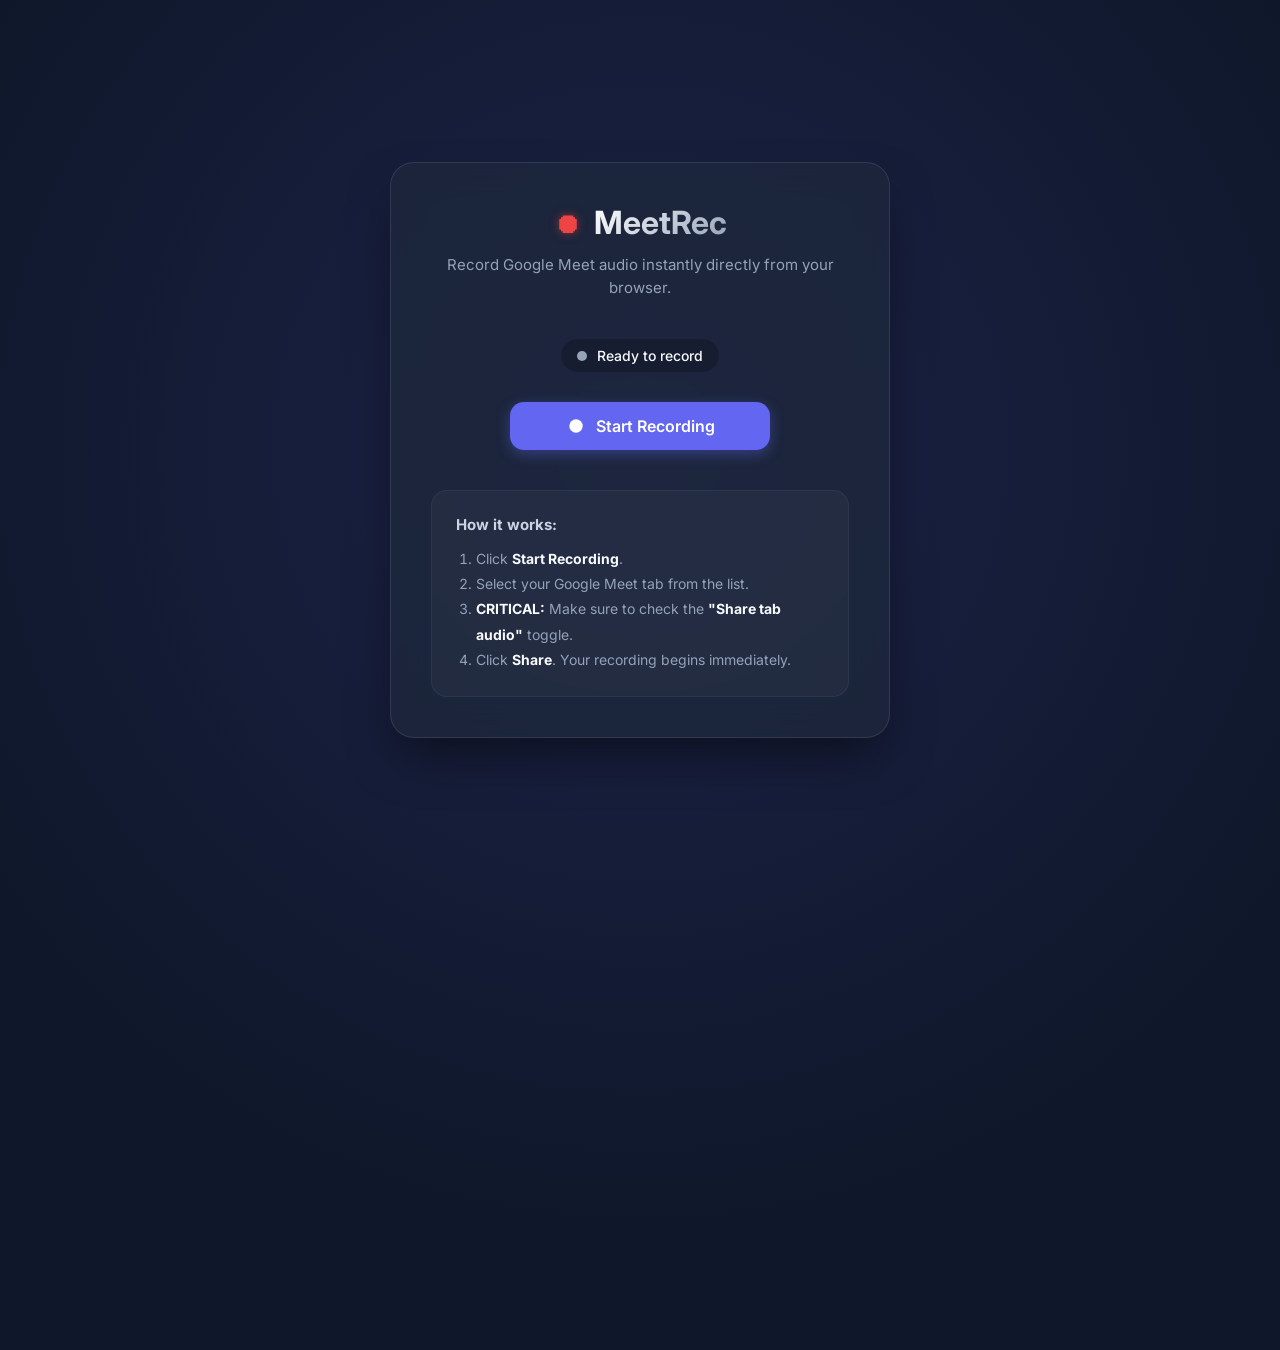
==== index.html @ ad3b4346 "Initial commit: Google Meet Recorder app" ====
<!DOCTYPE html>
<html lang="en">
<head>
    <meta charset="UTF-8">
    <meta name="viewport" content="width=device-width, initial-scale=1.0">
    <title>MeetRec - Google Meet Audio Recorder</title>
    <!-- Modern Font -->
    <link href="https://fonts.googleapis.com/css2?family=Inter:wght@400;500;600;700&display=swap" rel="stylesheet">
    <link rel="stylesheet" href="style.css">
    <meta name="description" content="A simple, premium web application to record audio from Google Meet directly in your browser.">
</head>
<body>
    <div class="background-animation"></div>
    <main class="container">
        <div class="glass-card">
            <header>
                <div class="logo">
                    <span class="icon">⏺</span>
                    <h1>MeetRec</h1>
                </div>
                <p class="subtitle">Record Google Meet audio instantly directly from your browser.</p>
            </header>
            
            <section class="recorder-section">
                <div class="status-indicator">
                    <div class="dot" id="recordingIndicator"></div>
                    <span id="statusText">Ready to record</span>
                </div>
                
                <div class="controls">
                    <button id="startBtn" class="btn primary">
                        <svg class="btn-icon" viewBox="0 0 24 24" fill="currentColor">
                            <circle cx="12" cy="12" r="8"></circle>
                        </svg>
                        Start Recording
                    </button>
                    
                    <button id="stopBtn" class="btn danger" style="display: none;">
                        <svg class="btn-icon" viewBox="0 0 24 24" fill="currentColor">
                            <rect x="6" y="6" width="12" height="12"></rect>
                        </svg>
                        Stop Recording
                    </button>
                    
                    <a id="downloadBtn" class="btn success" style="display: none;">
                        <svg class="btn-icon" viewBox="0 0 24 24" fill="none" stroke="currentColor" stroke-width="2" stroke-linecap="round" stroke-linejoin="round">
                            <path d="M21 15v4a2 2 0 0 1-2 2H5a2 2 0 0 1-2-2v-4"></path>
                            <polyline points="7 10 12 15 17 10"></polyline>
                            <line x1="12" y1="15" x2="12" y2="3"></line>
                        </svg>
                        Download Audio
                    </a>
                </div>

                <div class="instructions">
                    <h3>How it works:</h3>
                    <ol>
                        <li>Click <strong>Start Recording</strong>.</li>
                        <li>Select your Google Meet tab from the list.</li>
                        <li><strong>CRITICAL:</strong> Make sure to check the <strong>"Share tab audio"</strong> toggle.</li>
                        <li>Click <strong>Share</strong>. Your recording begins immediately.</li>
                    </ol>
                </div>
            </section>
        </div>
    </main>

    <script src="app.js"></script>
</body>
</html>
---- style.css ----
:root {
    --bg-primary: #0f172a;
    --text-primary: #f8fafc;
    --text-secondary: #94a3b8;
    --accent: #6366f1;
    --accent-hover: #4f46e5;
    --danger: #ef4444;
    --danger-hover: #dc2626;
    --success: #10b981;
    --success-hover: #059669;
    --glass-bg: rgba(30, 41, 59, 0.7);
    --glass-border: rgba(255, 255, 255, 0.1);
}

* {
    margin: 0;
    padding: 0;
    box-sizing: border-box;
}

body {
    font-family: 'Inter', sans-serif;
    background-color: var(--bg-primary);
    color: var(--text-primary);
    min-height: 100vh;
    display: flex;
    justify-content: center;
    align-items: center;
    overflow: hidden;
    position: relative;
}

/* Beautiful dynamic background */
.background-animation {
    position: absolute;
    top: -50%;
    left: -50%;
    width: 200%;
    height: 200%;
    background: radial-gradient(circle at center, rgba(99, 102, 241, 0.15) 0%, rgba(15, 23, 42, 1) 50%);
    z-index: 0;
    animation: rotateBg 30s linear infinite;
}

@keyframes rotateBg {
    from { transform: rotate(0deg); }
    to { transform: rotate(360deg); }
}

.container {
    position: relative;
    z-index: 1;
    width: 100%;
    max-width: 540px;
    padding: 20px;
}

/* Glassmorphism panel for premium feel */
.glass-card {
    background: var(--glass-bg);
    backdrop-filter: blur(16px);
    -webkit-backdrop-filter: blur(16px);
    border: 1px solid var(--glass-border);
    border-radius: 24px;
    padding: 40px;
    box-shadow: 0 25px 50px -12px rgba(0, 0, 0, 0.5);
    animation: fadeIn 0.8s cubic-bezier(0.16, 1, 0.3, 1) forwards;
    transform: translateY(20px);
    opacity: 0;
}

@keyframes fadeIn {
    to {
        opacity: 1;
        transform: translateY(0);
    }
}

header {
    text-align: center;
    margin-bottom: 40px;
}

.logo {
    display: flex;
    align-items: center;
    justify-content: center;
    gap: 12px;
    margin-bottom: 12px;
}

.logo .icon {
    font-size: 28px;
    color: var(--danger);
    text-shadow: 0 0 10px rgba(239, 68, 68, 0.5);
}

h1 {
    font-size: 32px;
    font-weight: 700;
    background: linear-gradient(135deg, #ffffff, #94a3b8);
    -webkit-background-clip: text;
    -webkit-text-fill-color: transparent;
}

.subtitle {
    color: var(--text-secondary);
    font-size: 15px;
    line-height: 1.5;
}

.recorder-section {
    display: flex;
    flex-direction: column;
    align-items: center;
    gap: 30px;
}

.status-indicator {
    display: flex;
    align-items: center;
    gap: 10px;
    background: rgba(0, 0, 0, 0.2);
    padding: 8px 16px;
    border-radius: 20px;
    font-size: 14px;
    font-weight: 500;
}

.dot {
    width: 10px;
    height: 10px;
    border-radius: 50%;
    background-color: var(--text-secondary);
    transition: all 0.3s ease;
}

/* Red pulsing animation while recording */
.dot.active {
    background-color: var(--danger);
    box-shadow: 0 0 12px var(--danger);
    animation: pulse 1.5s infinite running;
}

@keyframes pulse {
    0% { transform: scale(0.95); box-shadow: 0 0 0 0 rgba(239, 68, 68, 0.7); }
    70% { transform: scale(1); box-shadow: 0 0 0 10px rgba(239, 68, 68, 0); }
    100% { transform: scale(0.95); box-shadow: 0 0 0 0 rgba(239, 68, 68, 0); }
}

.controls {
    display: flex;
    flex-wrap: wrap;
    justify-content: center;
    gap: 16px;
    width: 100%;
}

.btn {
    display: flex;
    align-items: center;
    justify-content: center;
    gap: 10px;
    padding: 14px 28px;
    border: none;
    border-radius: 14px;
    font-size: 16px;
    font-weight: 600;
    font-family: inherit;
    color: white;
    cursor: pointer;
    transition: all 0.3s cubic-bezier(0.16, 1, 0.3, 1);
    text-decoration: none;
    width: 100%;
    max-width: 260px;
}

.btn-icon {
    width: 20px;
    height: 20px;
}

.btn.primary {
    background-color: var(--accent);
    box-shadow: 0 4px 14px 0 rgba(99, 102, 241, 0.39);
}

.btn.primary:hover {
    background-color: var(--accent-hover);
    transform: translateY(-2px);
    box-shadow: 0 6px 20px rgba(99, 102, 241, 0.23);
}

.btn.danger {
    background-color: var(--danger);
    box-shadow: 0 4px 14px 0 rgba(239, 68, 68, 0.39);
}

.btn.danger:hover {
    background-color: var(--danger-hover);
    transform: translateY(-2px);
    box-shadow: 0 6px 20px rgba(239, 68, 68, 0.23);
}

.btn.success {
    background-color: var(--success);
    box-shadow: 0 4px 14px 0 rgba(16, 185, 129, 0.39);
}

.btn.success:hover {
    background-color: var(--success-hover);
    transform: translateY(-2px);
    box-shadow: 0 6px 20px rgba(16, 185, 129, 0.23);
}

.btn:active {
    transform: translateY(1px);
}

.instructions {
    margin-top: 10px;
    width: 100%;
    background: rgba(255, 255, 255, 0.03);
    border-radius: 16px;
    padding: 24px;
    border: 1px solid rgba(255, 255, 255, 0.05);
}

.instructions h3 {
    font-size: 15px;
    margin-bottom: 12px;
    color: #cbd5e1;
}

.instructions ol {
    margin-left: 20px;
    color: var(--text-secondary);
    font-size: 14px;
    line-height: 1.8;
}

.instructions strong {
    color: var(--text-primary);
}
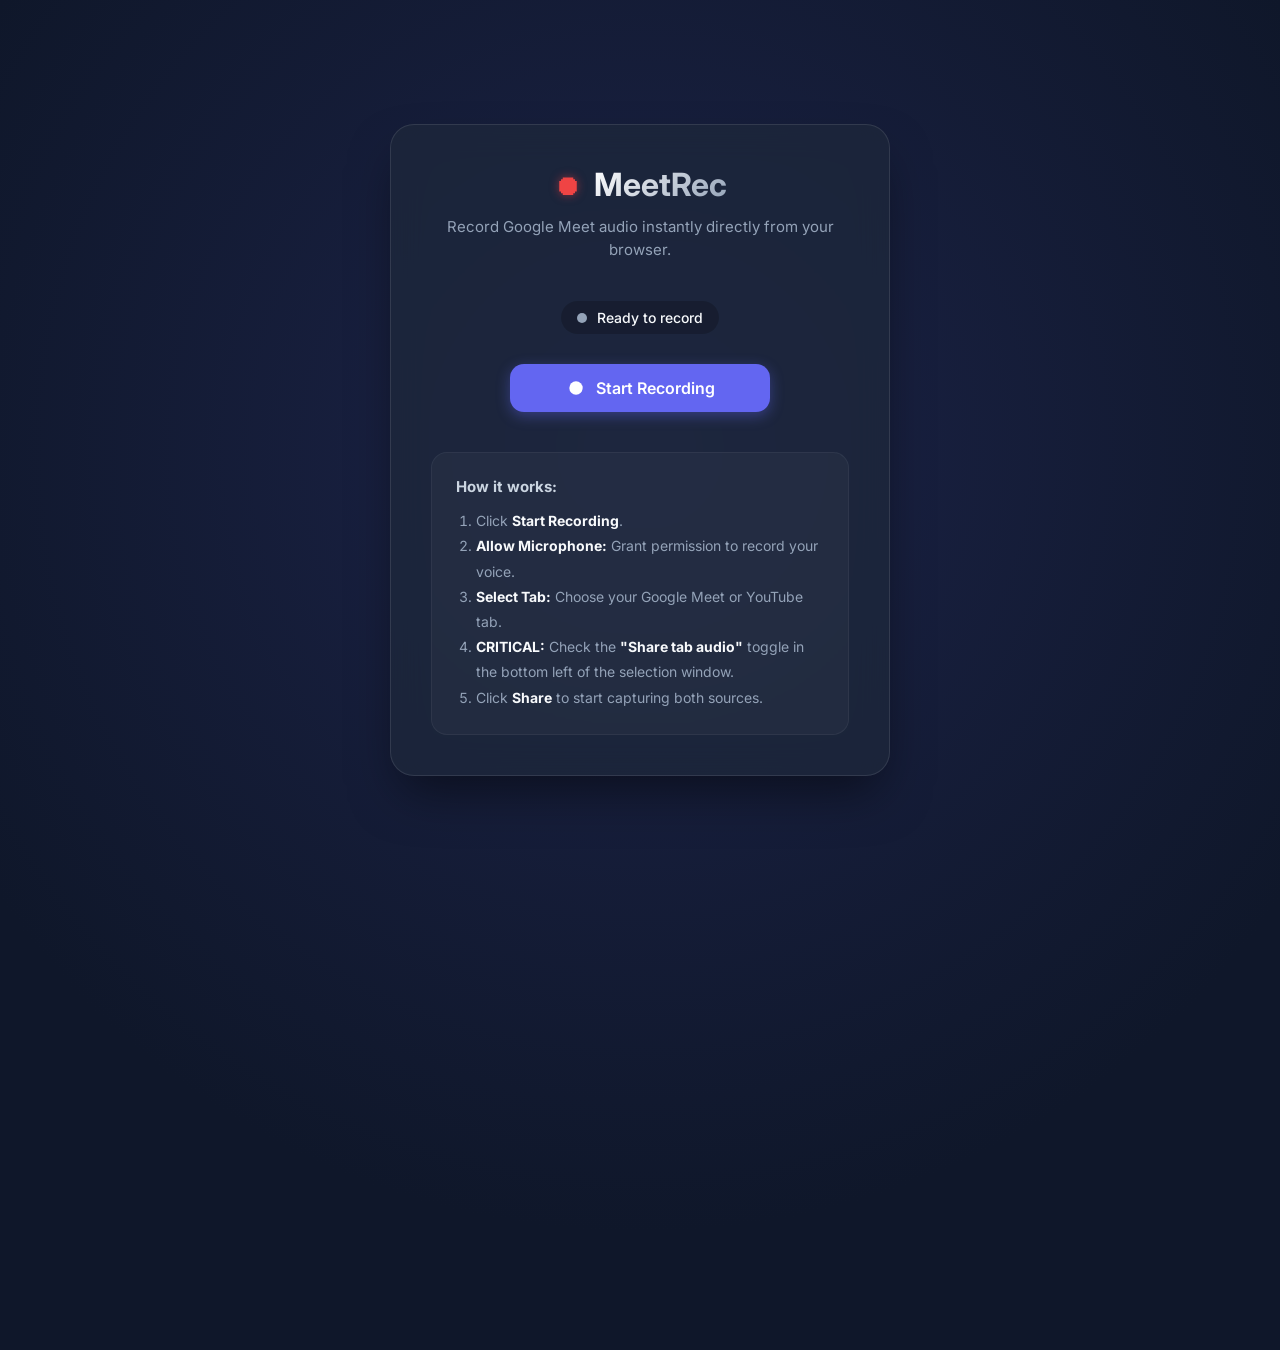
==== commit 8415c8a1: "Fix: Add Microphone + Tab audio mixing and real-time visualizer" ====
--- a/index.html
+++ b/index.html
@@ -1,5 +1,6 @@
 <!DOCTYPE html>
 <html lang="en">
+
 <head>
     <meta charset="UTF-8">
     <meta name="viewport" content="width=device-width, initial-scale=1.0">
@@ -7,8 +8,10 @@
     <!-- Modern Font -->
     <link href="https://fonts.googleapis.com/css2?family=Inter:wght@400;500;600;700&display=swap" rel="stylesheet">
     <link rel="stylesheet" href="style.css">
-    <meta name="description" content="A simple, premium web application to record audio from Google Meet directly in your browser.">
+    <meta name="description"
+        content="A simple, premium web application to record audio from Google Meet directly in your browser.">
 </head>
+
 <body>
     <div class="background-animation"></div>
     <main class="container">
@@ -20,13 +23,13 @@
                 </div>
                 <p class="subtitle">Record Google Meet audio instantly directly from your browser.</p>
             </header>
-            
+
             <section class="recorder-section">
                 <div class="status-indicator">
                     <div class="dot" id="recordingIndicator"></div>
                     <span id="statusText">Ready to record</span>
                 </div>
-                
+
                 <div class="controls">
                     <button id="startBtn" class="btn primary">
                         <svg class="btn-icon" viewBox="0 0 24 24" fill="currentColor">
@@ -34,16 +37,17 @@
                         </svg>
                         Start Recording
                     </button>
-                    
+
                     <button id="stopBtn" class="btn danger" style="display: none;">
                         <svg class="btn-icon" viewBox="0 0 24 24" fill="currentColor">
                             <rect x="6" y="6" width="12" height="12"></rect>
                         </svg>
                         Stop Recording
                     </button>
-                    
+
                     <a id="downloadBtn" class="btn success" style="display: none;">
-                        <svg class="btn-icon" viewBox="0 0 24 24" fill="none" stroke="currentColor" stroke-width="2" stroke-linecap="round" stroke-linejoin="round">
+                        <svg class="btn-icon" viewBox="0 0 24 24" fill="none" stroke="currentColor" stroke-width="2"
+                            stroke-linecap="round" stroke-linejoin="round">
                             <path d="M21 15v4a2 2 0 0 1-2 2H5a2 2 0 0 1-2-2v-4"></path>
                             <polyline points="7 10 12 15 17 10"></polyline>
                             <line x1="12" y1="15" x2="12" y2="3"></line>
@@ -52,13 +56,30 @@
                     </a>
                 </div>
 
+                <div id="visualizerContainer"
+                    style="display: none; width: 100%; margin-top: 20px; background: rgba(0,0,0,0.3); border-radius: 14px; overflow: hidden; height: 80px; position: relative; border: 1px solid var(--glass-border);">
+                    <canvas id="visualizer" style="width: 100%; height: 100%; display: block;"></canvas>
+                    <div
+                        style="position: absolute; top: 10px; left: 10px; font-size: 10px; color: var(--text-secondary); text-transform: uppercase; letter-spacing: 1px;">
+                        Audio Signal</div>
+                </div>
+
+                <div id="audioPlaybackContainer"
+                    style="display: none; width: 100%; margin-top: 20px; background: rgba(0,0,0,0.2); padding: 15px; border-radius: 14px;">
+                    <p style="margin-bottom: 10px; font-size: 14px; color: var(--text-secondary); text-align: center;">
+                        Preview Recording:</p>
+                    <audio id="audioPlayback" controls style="width: 100%; outline: none;"></audio>
+                </div>
+
                 <div class="instructions">
                     <h3>How it works:</h3>
                     <ol>
                         <li>Click <strong>Start Recording</strong>.</li>
-                        <li>Select your Google Meet tab from the list.</li>
-                        <li><strong>CRITICAL:</strong> Make sure to check the <strong>"Share tab audio"</strong> toggle.</li>
-                        <li>Click <strong>Share</strong>. Your recording begins immediately.</li>
+                        <li><strong>Allow Microphone:</strong> Grant permission to record your voice.</li>
+                        <li><strong>Select Tab:</strong> Choose your Google Meet or YouTube tab.</li>
+                        <li><strong>CRITICAL:</strong> Check the <strong>"Share tab audio"</strong> toggle in the bottom
+                            left of the selection window.</li>
+                        <li>Click <strong>Share</strong> to start capturing both sources.</li>
                     </ol>
                 </div>
             </section>
@@ -67,4 +88,5 @@
 
     <script src="app.js"></script>
 </body>
-</html>
+
+</html>
--- a/style.css
+++ b/style.css
@@ -43,8 +43,13 @@
 }
 
 @keyframes rotateBg {
-    from { transform: rotate(0deg); }
-    to { transform: rotate(360deg); }
+    from {
+        transform: rotate(0deg);
+    }
+
+    to {
+        transform: rotate(360deg);
+    }
 }
 
 .container {
@@ -100,6 +105,7 @@
     font-weight: 700;
     background: linear-gradient(135deg, #ffffff, #94a3b8);
     -webkit-background-clip: text;
+    background-clip: text;
     -webkit-text-fill-color: transparent;
 }
 
@@ -143,9 +149,20 @@
 }
 
 @keyframes pulse {
-    0% { transform: scale(0.95); box-shadow: 0 0 0 0 rgba(239, 68, 68, 0.7); }
-    70% { transform: scale(1); box-shadow: 0 0 0 10px rgba(239, 68, 68, 0); }
-    100% { transform: scale(0.95); box-shadow: 0 0 0 0 rgba(239, 68, 68, 0); }
+    0% {
+        transform: scale(0.95);
+        box-shadow: 0 0 0 0 rgba(239, 68, 68, 0.7);
+    }
+
+    70% {
+        transform: scale(1);
+        box-shadow: 0 0 0 10px rgba(239, 68, 68, 0);
+    }
+
+    100% {
+        transform: scale(0.95);
+        box-shadow: 0 0 0 0 rgba(239, 68, 68, 0);
+    }
 }
 
 .controls {
@@ -242,3 +259,13 @@
 .instructions strong {
     color: var(--text-primary);
 }
+
+#visualizerContainer {
+    transition: all 0.5s cubic-bezier(0.16, 1, 0.3, 1);
+    box-shadow: inset 0 0 20px rgba(0, 0, 0, 0.2);
+}
+
+canvas#visualizer {
+    image-rendering: -webkit-optimize-contrast;
+    image-rendering: crisp-edges;
+}
